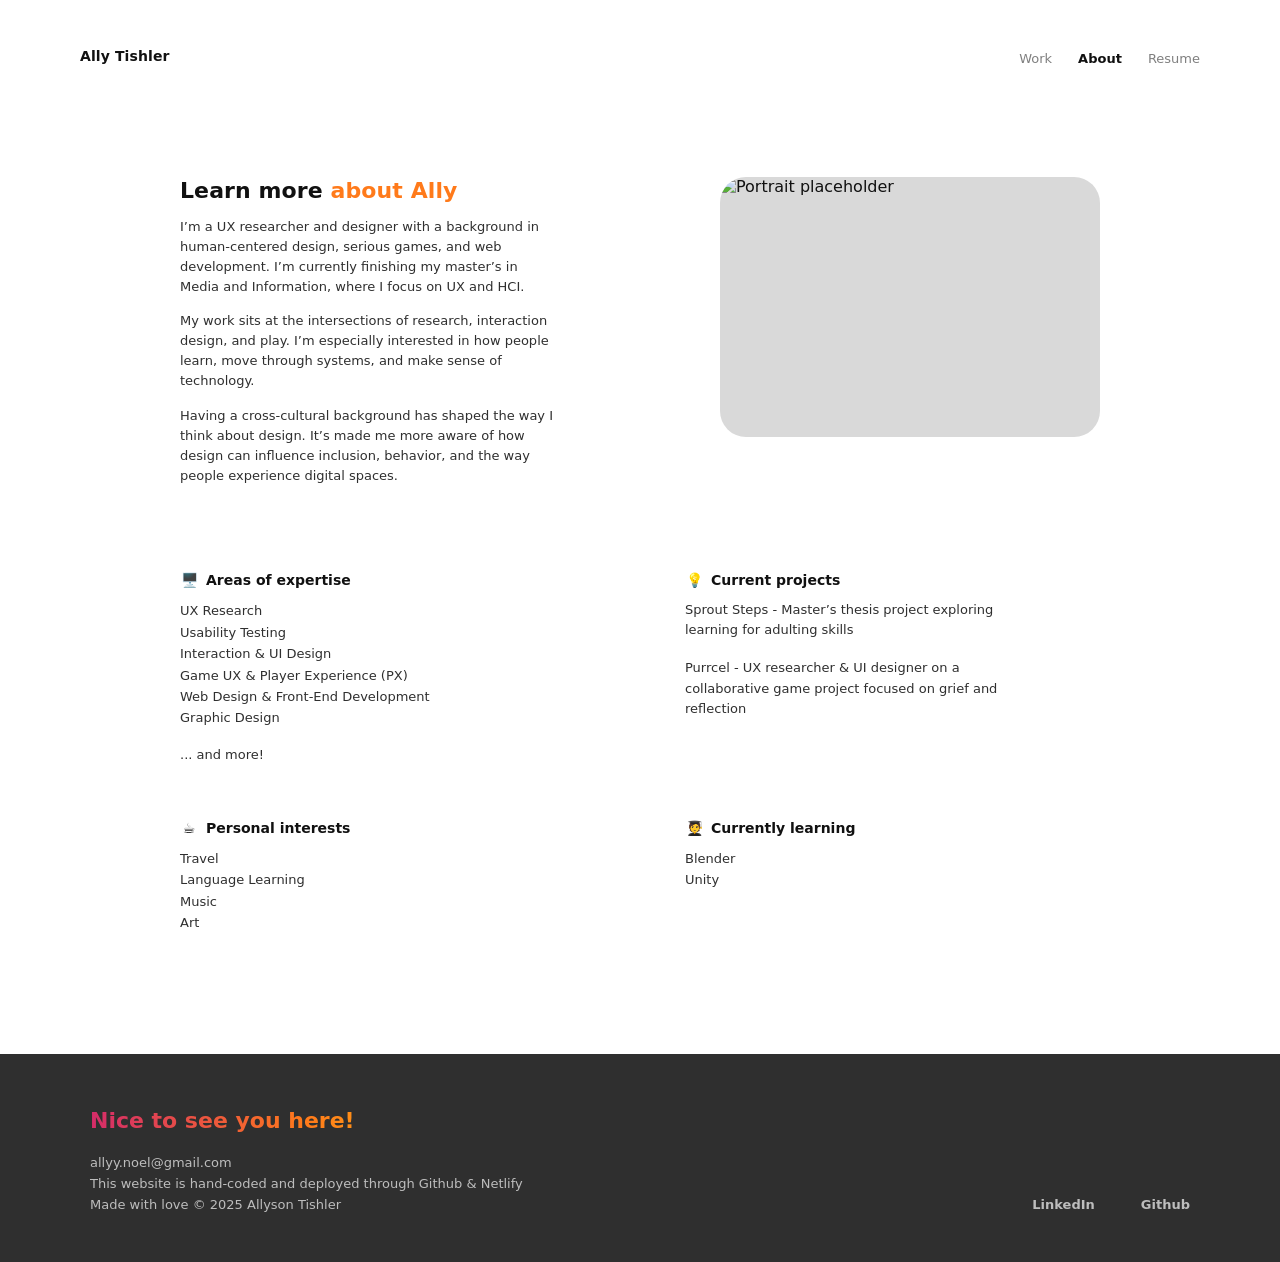
==== about.html @ 3a6444ab "about-page" ====
<!doctype html>
<html lang="en">
  <head>
    <meta charset="UTF-8" />
    <meta name="viewport" content="width=device-width, initial-scale=1.0" />
    <title>Ally Tishler — About</title>
    <link rel="stylesheet" href="styles.css" />
  </head>

  <body>
    <!-- NAV -->
    <header class="site-header">
      <nav class="nav">
        <div class="nav__brand">Ally Tishler</div>

        <ul class="nav__links">
          <li><a class="nav__link" href="index.html#work">Work</a></li>
          <li><a class="nav__link nav__link--active" href="about.html">About</a></li>
          <li><a class="nav__link" href="#resume">Resume</a></li>
        </ul>
      </nav>
    </header>

    <main>
      <!-- ABOUT HEADER -->
      <section class="about-page">
        <div class="about-page__inner">
          <div class="about-hero">
            <!-- LEFT: TITLE + PARAGRAPHS -->
            <div class="about-hero__text">
              <h1 class="about-hero__title">
                Learn more <span class="about-hero__accent">about Ally</span>
              </h1>

              <div class="about-hero__body">
                <p>
                  I’m a UX researcher and designer with a background in human-centered design, serious
                  games, and web development. I’m currently finishing my master’s in Media and
                  Information, where I focus on UX and HCI.
                </p>

                <p>
                  My work sits at the intersections of research, interaction design, and play. I’m
                  especially interested in how people learn, move through systems, and make sense of
                  technology.
                </p>

                <p>
                  Having a cross-cultural background has shaped the way I think about design. It’s
                  made me more aware of how design can influence inclusion, behavior, and the way
                  people experience digital spaces.
                </p>
              </div>
            </div>

            <!-- RIGHT: PHOTO -->
            <div class="about-hero__image-wrap">
              <!-- IMAGE PLACEHOLDER (replace later) -->
              <img
                class="about-hero__image"
                src="IMAGE_PLACEHOLDER"
                alt="Portrait placeholder"
              />
            </div>
          </div>

          <!-- INFO GRID (2 columns x 2 rows) -->
          <section class="about-info">
            <div class="about-info__grid">
              <!-- Areas of expertise -->
              <div class="about-card">
                <h2 class="about-card__title">
                  <span class="about-card__icon">🖥️</span>
                  Areas of expertise
                </h2>

                <ul class="about-list">
                  <li>UX Research</li>
                  <li>Usability Testing</li>
                  <li>Interaction &amp; UI Design</li>
                  <li>Game UX &amp; Player Experience (PX)</li>
                  <li>Web Design &amp; Front-End Development</li>
                  <li>Graphic Design</li>
                </ul>

                <p class="about-card__small">... and more!</p>
              </div>

              <!-- Current projects -->
              <div class="about-card">
                <h2 class="about-card__title">
                  <span class="about-card__icon">💡</span>
                  Current projects
                </h2>

                <div class="about-lines">
                  <p>
                    Sprout Steps - Master’s thesis project exploring<br />
                    learning for adulting skills
                  </p>

                  <p>
                    Purrcel - UX researcher &amp; UI designer on a<br />
                    collaborative game project focused on grief and<br />
                    reflection
                  </p>
                </div>
              </div>

              <!-- Personal interests -->
              <div class="about-card">
                <h2 class="about-card__title">
                  <span class="about-card__icon">☕</span>
                  Personal interests
                </h2>

                <ul class="about-list">
                  <li>Travel</li>
                  <li>Language Learning</li>
                  <li>Music</li>
                  <li>Art</li>
                </ul>
              </div>

              <!-- Currently learning -->
              <div class="about-card">
                <h2 class="about-card__title">
                  <span class="about-card__icon">🧑‍🎓</span>
                  Currently learning
                </h2>

                <ul class="about-list">
                  <li>Blender</li>
                  <li>Unity</li>
                </ul>
              </div>
            </div>
          </section>
        </div>
      </section>
    </main>

    <!-- FOOTER (same as home) -->
    <footer class="footer">
      <div class="footer__inner">
        <div class="footer__left">
          <h3 class="footer__title">Nice to see you here!</h3>

          <div class="footer__meta">
            <p class="footer__line">allyy.noel@gmail.com</p>
            <p class="footer__line">This website is hand-coded and deployed through Github &amp; Netlify</p>
            <p class="footer__line">Made with love © 2025 Allyson Tishler</p>
          </div>
        </div>

        <div class="footer__right">
          <a class="footer__link" href="#">LinkedIn</a>
          <a class="footer__link" href="#">Github</a>
        </div>
      </div>
    </footer>
  </body>
</html>
---- styles.css ----
/* =========================
   BASE
========================= */
:root {
  --text: #111;
  --muted: #7f7f7f;
  --card: #f3f3f3;
  --tag: #e9e9e9;
  --footer: #2f2f2f;
  --footer-text: #cfcfcf;

  /* This is the orange accent in your hero line */
  --accent: #ff7a1a;

  /* Page geometry to mimic your Figma whitespace */
  --page-pad-x: 80px;
  --nav-top: 48px;

  /* Central content width seen in Figma */
  --content-max: 920px;

  --radius-card: 22px;
  --radius-tag: 999px;

  --gradient-accent: linear-gradient(
    90deg,
    #D52C69 0%,
    #FF7A1A 50%,
    #FFD60F 100%
  );
}

* {
  box-sizing: border-box;
}

html,
body {
  margin: 0;
  padding: 0;
}

body {
  font-family: Inter, system-ui, -apple-system, Segoe UI, Roboto, Helvetica, Arial, sans-serif;
  color: var(--text);
  background: #fff;
}

/* =========================
   NAV (top-left name, top-right links)
========================= */
.site-header {
  padding: var(--nav-top) var(--page-pad-x) 0;
}

.nav {
  display: flex;
  align-items: flex-start;
  justify-content: space-between;
}

.nav__brand {
  font-size: 14px;
  font-weight: 600;
  letter-spacing: 0.1px;
}

.nav__links {
  list-style: none;
  display: flex;
  gap: 26px;
  margin: 0;
  padding: 0;
}

.nav__link {
  font-size: 13px;
  text-decoration: none;
  color: var(--muted);
  font-weight: 500;
}

.nav__link--active {
  color: var(--text);
  font-weight: 700;
}

/* =========================
   HERO (centered block, text left, illustration right)
========================= */
.hero {
  padding: 120px var(--page-pad-x) 0;
}

.hero__inner {
  max-width: 920px;     /* SAME as .work__inner */
  margin: 0 auto;

  display: grid;
  grid-template-columns: 440px 1fr; /* text column width matches a card */
  align-items: center;
  gap: 70px;
}


.hero__text {
  max-width: 440px;
}

.hero__headline {
  margin: 0;
  font-size: 22px;       /* up from ~18px */
  line-height: 1.35;     /* keeps vertical rhythm */
  font-weight: 700;
  letter-spacing: 0.1px;
}


.highlight {
  background: var(--gradient-accent);
  -webkit-background-clip: text;
  background-clip: text;
  color: transparent;

  font-weight: 800;
}



/* Illustration sizing similar to Figma */
.hero__art {
  display: flex;
  justify-content: flex-end; /* pushes image to the right edge */
  align-items: center;
}


.hero__img {
  width: 550px;
  height: auto;
  display: block;
}


/* =========================
   SELECTED WORK
========================= */
.work {
  padding: 86px var(--page-pad-x) 110px;
}

.work__inner {
  max-width: var(--content-max);
  margin: 0 auto;
}

.section-title {
  margin: 0 0 26px;
  font-size: 14px;
  font-weight: 700;
}

/* Grid: two cards on first row, one on second row (left-aligned) */
.work-grid {
  display: grid;
  grid-template-columns: repeat(2, 1fr);
  gap: 28px;
}


.work-card__media--tall {
  height: 260px; /* slightly taller feel like your bottom card */
}

/* =========================
   SELECTED WORK (Image-only cards)
========================= */

.work-grid {
  display: grid;
  grid-template-columns: repeat(2, 1fr);
  gap: 28px;
}

/* The link wrapper is just a vertical stack: image then tags */
.work-card {
  display: flex;
  flex-direction: column;
  gap: 14px; /* spacing between image and tag pills */
  text-decoration: none;
  color: inherit;
}

/* Image IS the card */
.work-card__img {
  width: 100%;
  height: auto;
  display: block;

  /* Figma-style rounding */
  border-radius: 20px;

  /* Optional: if you ever add hover effects later, this keeps it clean */
  overflow: hidden;
}

/* Bottom card sits alone on the left */
.work-card--single {
  grid-column: 1 / 2;
}

/* Tags */
.tag-row {
  display: flex;
  flex-wrap: wrap;
  gap: 8px;
}

.tag {
  display: inline-flex;
  align-items: center;
  height: 22px;
  padding: 0 10px;
  border-radius: 999px;
  background: #e9e9e9;
  font-size: 11px;
  color: #6b6b6b;
  font-weight: 600;
}


/* tags row */
.tag-row {
  display: flex;
  flex-wrap: wrap;
  gap: 8px;
  padding-top: 14px;
}

.tag {
  display: inline-flex;
  align-items: center;
  height: 22px;
  padding: 0 10px;
  border-radius: var(--radius-tag);
  background: var(--tag);
  font-size: 11px;
  color: #6b6b6b;
  font-weight: 600;
}

/* Third card on its own row, left column only */
.work-card--single {
  grid-column: 1 / 2;
}

/* =========================
   FOOTER
========================= */
.footer {
  background: var(--footer);
  color: var(--footer-text);
  padding: 54px var(--page-pad-x) 50px;
}

.footer__inner {
  max-width: 1100px;
  margin: 0 auto;
  display: flex;
  justify-content: space-between;
  align-items: flex-end;
  gap: 40px;
}

.footer__title {
  margin: 0 0 22px;
  font-size: 22px;
  font-weight: 800;

  background: var(--gradient-accent);
  -webkit-background-clip: text;
  background-clip: text;
  color: transparent;
}



.footer__meta {
  display: grid;
  gap: 6px;
}

.footer__line {
  margin: 0;
  font-size: 13px;
  color: #bdbdbd;
}

.footer__right {
  display: flex;
  gap: 46px;
}

.footer__link {
  color: #bdbdbd;
  text-decoration: none;
  font-size: 13px;
  font-weight: 600;
}

/* =========================
   RESPONSIVE (keeps same look, just stacks)
========================= */
@media (max-width: 980px) {
  :root {
    --page-pad-x: 28px;
  }

  .hero__inner {
    grid-template-columns: 1fr;
    gap: 26px;
  }

  .hero__art {
    justify-content: flex-start;
  }

  .work-grid {
    grid-template-columns: 1fr;
  }

  .work-card--single {
    grid-column: auto;
  }

  .footer__inner {
    flex-direction: column;
    align-items: flex-start;
  }

  .footer__right {
    gap: 22px;
    margin-top: 18px;
  }
}

/* ABOUT PAGE CSS */

/* =========================
   ABOUT PAGE (matches About-Page Figma)
========================= */

.about-page {
  padding: 110px var(--page-pad-x) 120px;
}

.about-page__inner {
  max-width: var(--content-max); /* 920px */
  margin: 0 auto;
}

/* Top section: text left, portrait right */
.about-hero {
  display: grid;
  grid-template-columns: 1fr 420px;
  gap: 80px;
  align-items: start;
}

/* Title */
.about-hero__title {
  margin: 0 0 12px;
  font-size: 22px;
  line-height: 1.25;
  font-weight: 800;
  letter-spacing: 0.1px;
}

/* Orange “about Ally” in Figma (not gradient) */
.about-hero__accent {
  color: var(--accent);
  font-weight: 800;
}

.about-hero__body p {
  margin: 0 0 14px;
  font-size: 13px;
  line-height: 1.55;
  color: #2f2f2f;
  max-width: 46ch; /* keeps the exact narrow paragraph measure in Figma */
}

/* Portrait */
.about-hero__image-wrap {
  display: flex;
  justify-content: flex-end;
}

.about-hero__image {
  width: 380px;
  height: 260px;
  object-fit: cover;
  border-radius: 26px;
  display: block;
  background: #d9d9d9; /* so placeholder looks intentional */
}

/* Lower grid: 2 columns x 2 rows */
.about-info {
  margin-top: 72px;
}

.about-info__grid {
  display: grid;
  grid-template-columns: 1fr 1fr;
  column-gap: 90px;
  row-gap: 58px;
}

/* Each block */
.about-card__title {
  margin: 0 0 12px;
  font-size: 14px;
  font-weight: 800;
  display: flex;
  align-items: center;
  gap: 8px;
}

.about-card__icon {
  display: inline-flex;
  width: 18px;
  justify-content: center;
}

/* Lists */
.about-list {
  list-style: none;
  margin: 0;
  padding: 0;
}

.about-list li {
  font-size: 13px;
  line-height: 1.65;
  color: #2f2f2f;
}

/* Small trailing “…and more!” line */
.about-card__small {
  margin: 18px 0 0;
  font-size: 13px;
  color: #2f2f2f;
}

/* Project lines */
.about-lines p {
  margin: 0 0 18px;
  font-size: 13px;
  line-height: 1.55;
  color: #2f2f2f;
}

/* =========================
   ABOUT PAGE: Responsive
========================= */
@media (max-width: 980px) {
  .about-page {
    padding: 90px var(--page-pad-x) 90px;
  }

  .about-hero {
    grid-template-columns: 1fr;
    gap: 28px;
  }

  .about-hero__image-wrap {
    justify-content: flex-start;
  }

  .about-hero__image {
    width: 320px;
    height: 220px;
  }

  .about-info__grid {
    grid-template-columns: 1fr;
    row-gap: 38px;
    column-gap: 0;
  }
}
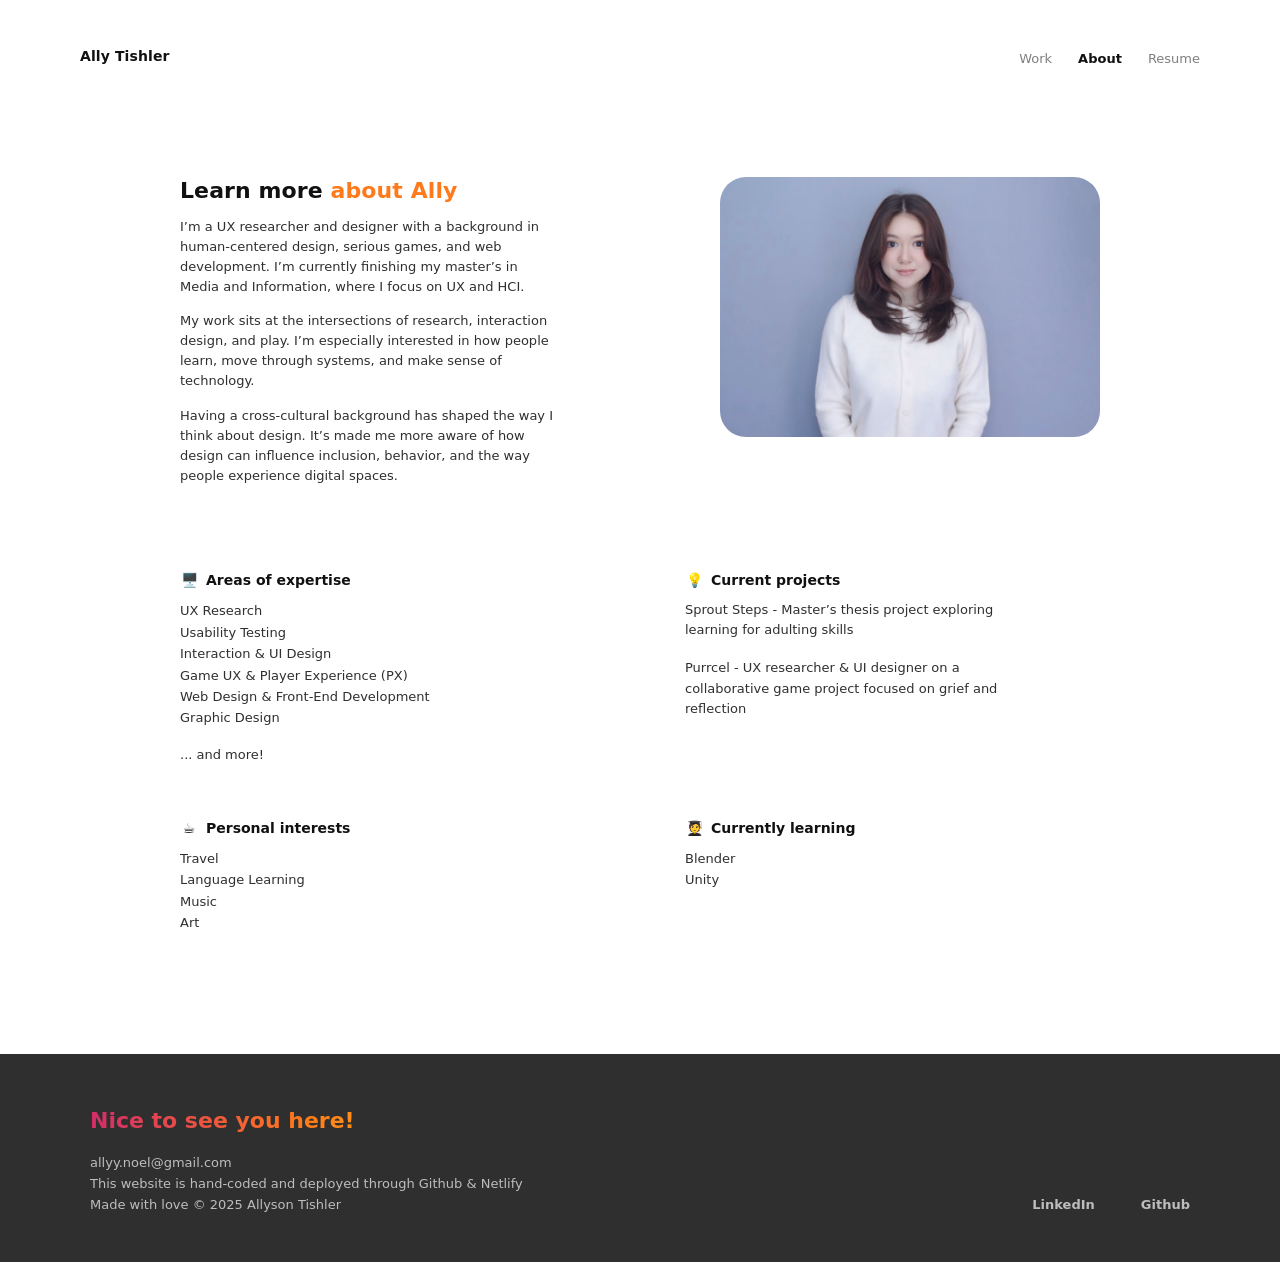
==== commit 4cd9a350: "headshot-img" ====
--- a/about.html
+++ b/about.html
@@ -58,7 +58,7 @@
               <!-- IMAGE PLACEHOLDER (replace later) -->
               <img
                 class="about-hero__image"
-                src="IMAGE_PLACEHOLDER"
+                src="assets/Headshot-img.jpeg"
                 alt="Portrait placeholder"
               />
             </div>
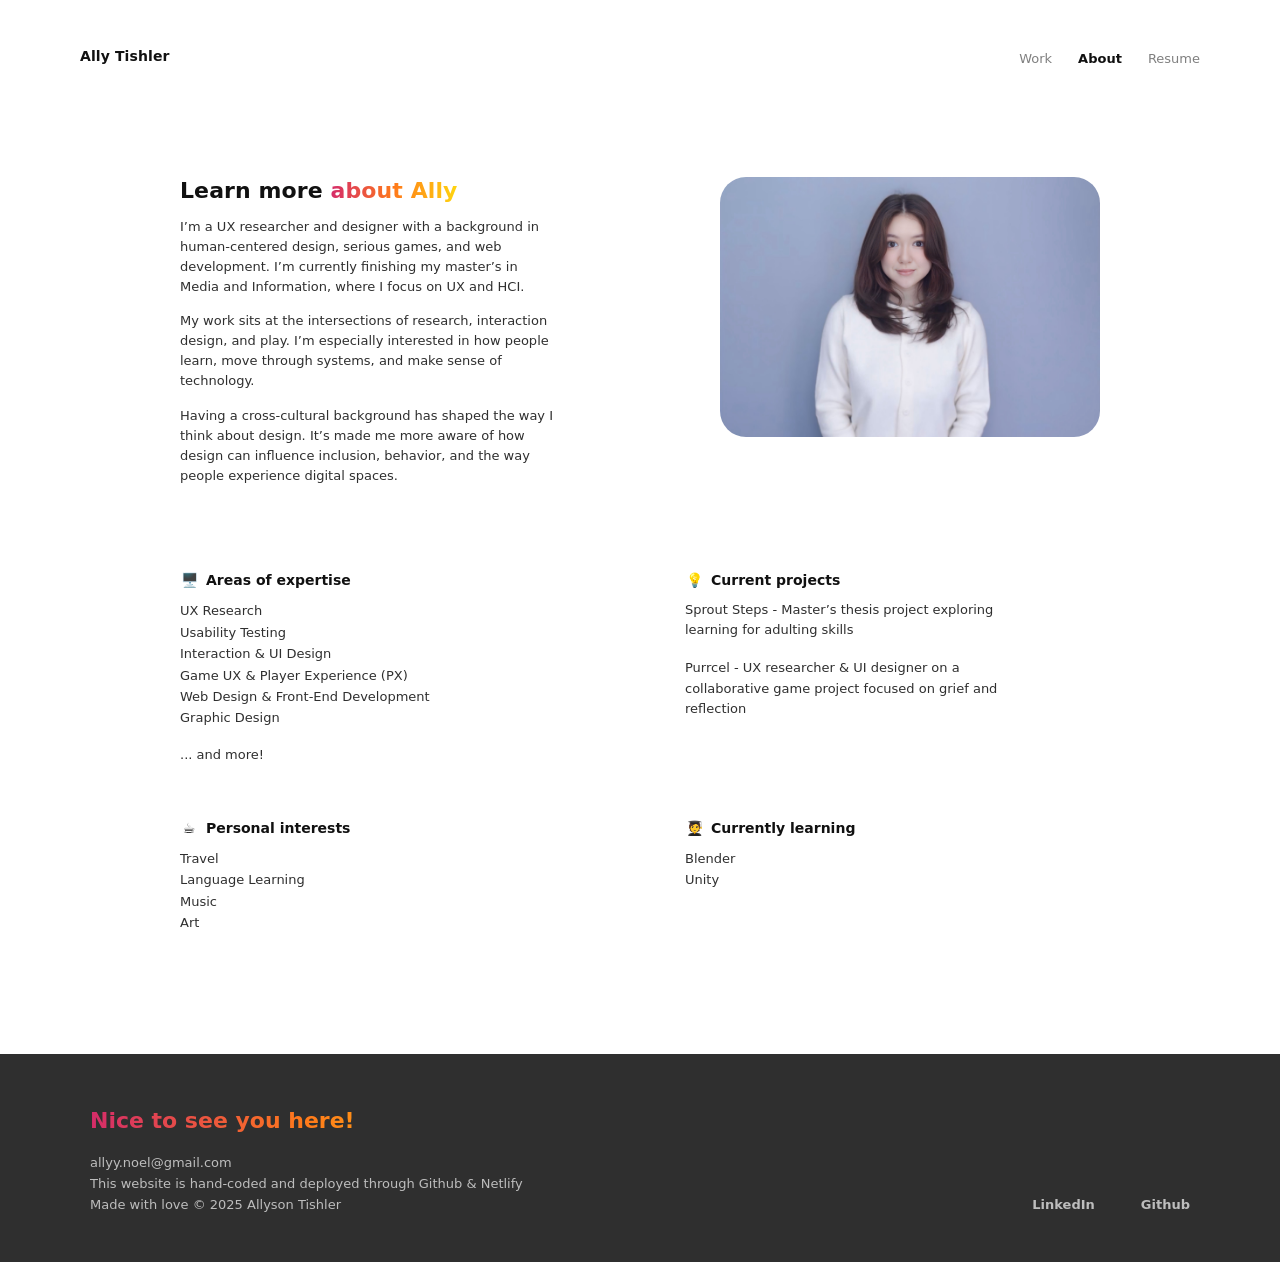
==== commit 60305d35: "linkedin-link-footer" ====
--- a/about.html
+++ b/about.html
@@ -154,7 +154,7 @@
         </div>
 
         <div class="footer__right">
-          <a class="footer__link" href="#">LinkedIn</a>
+          <a class="footer__link" href="www.linkedin.com/in/allytishler-msu">LinkedIn</a>
           <a class="footer__link" href="#">Github</a>
         </div>
       </div>
--- a/styles.css
+++ b/styles.css
@@ -374,11 +374,15 @@
   line-height: 1.25;
   font-weight: 800;
   letter-spacing: 0.1px;
-}
-
-/* Orange “about Ally” in Figma (not gradient) */
+
+}
+
 .about-hero__accent {
-  color: var(--accent);
+  background: var(--gradient-accent);
+  -webkit-background-clip: text;
+  background-clip: text;
+  color: transparent;
+
   font-weight: 800;
 }
 
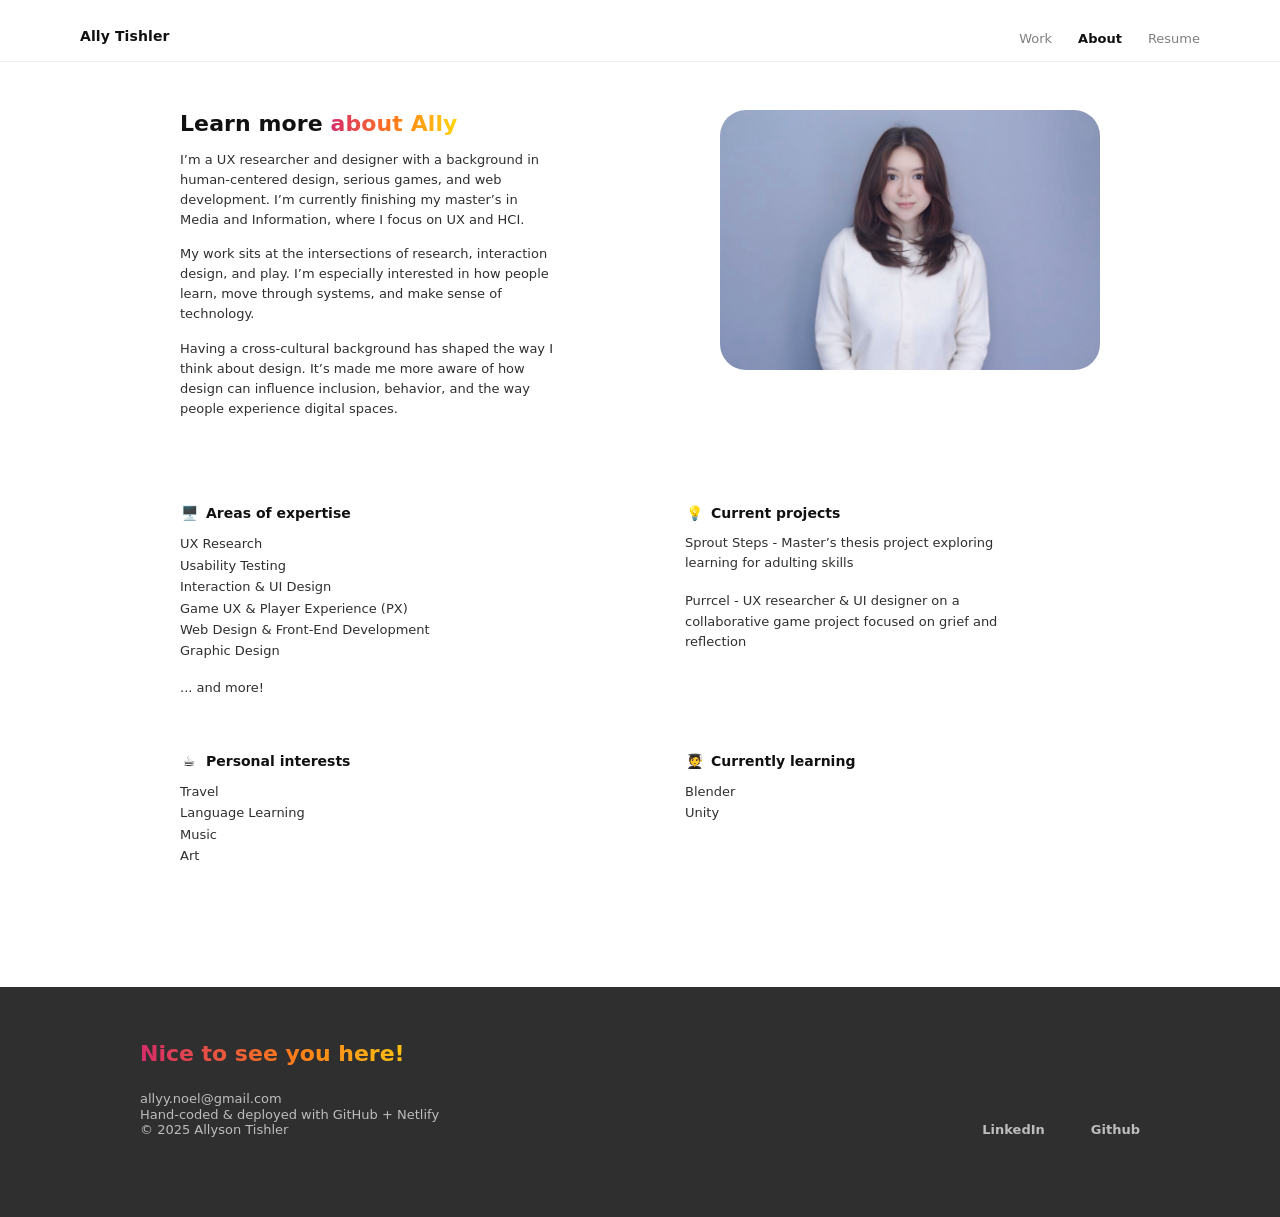
==== commit ec73e0a1: "email" ====
--- a/about.html
+++ b/about.html
@@ -16,7 +16,7 @@
         <ul class="nav__links">
           <li><a class="nav__link" href="index.html#work">Work</a></li>
           <li><a class="nav__link nav__link--active" href="about.html">About</a></li>
-          <li><a class="nav__link" href="#resume">Resume</a></li>
+          <li><a class="nav__link" href="https://drive.google.com/file/d/1jGDNcZzKqeIqmGN0ZcOyikLbp_uLvPUx/view?usp=sharing">Resume</a></li>
         </ul>
       </nav>
     </header>
@@ -143,20 +143,23 @@
     <!-- FOOTER (same as home) -->
     <footer class="footer">
       <div class="footer__inner">
-        <div class="footer__left">
+        <div>
           <h3 class="footer__title">Nice to see you here!</h3>
-
-          <div class="footer__meta">
-            <p class="footer__line">allyy.noel@gmail.com</p>
-            <p class="footer__line">This website is hand-coded and deployed through Github &amp; Netlify</p>
-            <p class="footer__line">Made with love © 2025 Allyson Tishler</p>
+          <a
+            href="mailto:allyy.noel@gmail.com"
+            class="footer__line footer__email"
+            >
+            allyy.noel@gmail.com
+        </a>
+    
+          <p class="footer__line">Hand-coded & deployed with GitHub + Netlify</p>
+          <p class="footer__line">© 2025 Allyson Tishler</p>
+        </div>
+    
+        <div class="footer__right">
+            <a class="footer__link" href="https://www.linkedin.com/in/allytishler-msu/">LinkedIn</a>
+            <a class="footer__link" href="https://github.com/allysontishler">Github</a>
           </div>
-        </div>
-
-        <div class="footer__right">
-          <a class="footer__link" href="www.linkedin.com/in/allytishler-msu">LinkedIn</a>
-          <a class="footer__link" href="#">Github</a>
-        </div>
       </div>
     </footer>
   </body>
--- a/styles.css
+++ b/styles.css
@@ -9,14 +9,11 @@
   --footer: #2f2f2f;
   --footer-text: #cfcfcf;
 
-  /* This is the orange accent in your hero line */
   --accent: #ff7a1a;
 
-  /* Page geometry to mimic your Figma whitespace */
   --page-pad-x: 80px;
-  --nav-top: 48px;
-
-  /* Central content width seen in Figma */
+  --nav-top: 28px;
+
   --content-max: 920px;
 
   --radius-card: 22px;
@@ -28,30 +25,76 @@
     #FF7A1A 50%,
     #FFD60F 100%
   );
-}
-
-* {
-  box-sizing: border-box;
-}
-
-html,
-body {
+
+  /* ✅ single source of truth for fixed header height */
+  --header-h: 92px;
+}
+
+* { box-sizing: border-box; }
+
+html, body{
   margin: 0;
   padding: 0;
-}
-
-body {
+  min-height: 100%;
+}
+
+html{
+  background: var(--footer); /* if anything extends beyond body, it blends with footer */
+}
+
+body{
+  min-height: 100vh;
   font-family: Inter, system-ui, -apple-system, Segoe UI, Roboto, Helvetica, Arial, sans-serif;
   color: var(--text);
   background: #fff;
-}
-
-/* =========================
-   NAV (top-left name, top-right links)
-========================= */
-.site-header {
-  padding: var(--nav-top) var(--page-pad-x) 0;
-}
+
+  display: flex;
+  flex-direction: column;
+
+  /* ✅ pushes all content below fixed nav */
+  padding-top: var(--header-h);
+}
+
+main{
+  flex: 1 0 auto;
+  display: block;
+}
+
+footer{
+  flex-shrink: 0;
+}
+
+/* =========================
+   NAV
+========================= */
+.site-header{
+  position: fixed;
+  top: 0;
+  left: 0;
+  right: 0;
+  z-index: 9999;
+
+  background: #fff;
+  border-bottom: 1px solid rgba(0, 0, 0, 0.06);
+
+  padding: var(--nav-top) var(--page-pad-x) 14px;
+}
+
+
+/* Always-visible nav */
+.site-header{
+  position: fixed;   /* was: sticky */
+  top: 0;
+  left: 0;
+  right: 0;
+  z-index: 9999;
+}
+
+/* Prevent content from sliding under the fixed nav */
+body{
+  padding-top: 0; /* adjust if your header is taller/shorter */
+}
+
 
 .nav {
   display: flex;
@@ -86,61 +129,51 @@
 }
 
 /* =========================
-   HERO (centered block, text left, illustration right)
+   HOME HERO
 ========================= */
 .hero {
   padding: 120px var(--page-pad-x) 0;
 }
 
 .hero__inner {
-  max-width: 920px;     /* SAME as .work__inner */
+  max-width: 920px;
   margin: 0 auto;
 
   display: grid;
-  grid-template-columns: 440px 1fr; /* text column width matches a card */
+  grid-template-columns: 440px 1fr;
   align-items: center;
   gap: 70px;
 }
 
-
-.hero__text {
-  max-width: 440px;
-}
+.hero__text { max-width: 440px; }
 
 .hero__headline {
   margin: 0;
-  font-size: 22px;       /* up from ~18px */
-  line-height: 1.35;     /* keeps vertical rhythm */
+  font-size: 22px;
+  line-height: 1.35;
   font-weight: 700;
   letter-spacing: 0.1px;
 }
-
 
 .highlight {
   background: var(--gradient-accent);
   -webkit-background-clip: text;
   background-clip: text;
   color: transparent;
-
-  font-weight: 800;
-}
-
-
-
-/* Illustration sizing similar to Figma */
+  font-weight: 800;
+}
+
 .hero__art {
   display: flex;
-  justify-content: flex-end; /* pushes image to the right edge */
+  justify-content: flex-end;
   align-items: center;
 }
-
 
 .hero__img {
   width: 550px;
   height: auto;
   display: block;
 }
-
 
 /* =========================
    SELECTED WORK
@@ -160,76 +193,30 @@
   font-weight: 700;
 }
 
-/* Grid: two cards on first row, one on second row (left-aligned) */
 .work-grid {
   display: grid;
   grid-template-columns: repeat(2, 1fr);
   gap: 28px;
 }
 
-
-.work-card__media--tall {
-  height: 260px; /* slightly taller feel like your bottom card */
-}
-
-/* =========================
-   SELECTED WORK (Image-only cards)
-========================= */
-
-.work-grid {
-  display: grid;
-  grid-template-columns: repeat(2, 1fr);
-  gap: 28px;
-}
-
-/* The link wrapper is just a vertical stack: image then tags */
 .work-card {
   display: flex;
   flex-direction: column;
-  gap: 14px; /* spacing between image and tag pills */
+  gap: 14px;
   text-decoration: none;
   color: inherit;
 }
 
-/* Image IS the card */
 .work-card__img {
   width: 100%;
   height: auto;
   display: block;
-
-  /* Figma-style rounding */
   border-radius: 20px;
-
-  /* Optional: if you ever add hover effects later, this keeps it clean */
   overflow: hidden;
 }
 
-/* Bottom card sits alone on the left */
-.work-card--single {
-  grid-column: 1 / 2;
-}
-
-/* Tags */
-.tag-row {
-  display: flex;
-  flex-wrap: wrap;
-  gap: 8px;
-}
-
-.tag {
-  display: inline-flex;
-  align-items: center;
-  height: 22px;
-  padding: 0 10px;
-  border-radius: 999px;
-  background: #e9e9e9;
-  font-size: 11px;
-  color: #6b6b6b;
-  font-weight: 600;
-}
-
-
-/* tags row */
+.work-card--single { grid-column: 1 / 2; }
+
 .tag-row {
   display: flex;
   flex-wrap: wrap;
@@ -249,22 +236,21 @@
   font-weight: 600;
 }
 
-/* Third card on its own row, left column only */
-.work-card--single {
-  grid-column: 1 / 2;
-}
-
 /* =========================
    FOOTER
 ========================= */
 .footer {
   background: var(--footer);
   color: var(--footer-text);
-  padding: 54px var(--page-pad-x) 50px;
-}
+
+  padding: 54px var(--page-pad-x) 80px; /* 👈 increase bottom padding */
+  margin: 0;    
+  margin-top: auto;                        /* 👈 kill any stray margins */
+}
+
 
 .footer__inner {
-  max-width: 1100px;
+  max-width: 1000px;
   margin: 0 auto;
   display: flex;
   justify-content: space-between;
@@ -283,12 +269,7 @@
   color: transparent;
 }
 
-
-
-.footer__meta {
-  display: grid;
-  gap: 6px;
-}
+.footer__meta { display: grid; gap: 6px; }
 
 .footer__line {
   margin: 0;
@@ -309,57 +290,17 @@
 }
 
 /* =========================
-   RESPONSIVE (keeps same look, just stacks)
-========================= */
-@media (max-width: 980px) {
-  :root {
-    --page-pad-x: 28px;
-  }
-
-  .hero__inner {
-    grid-template-columns: 1fr;
-    gap: 26px;
-  }
-
-  .hero__art {
-    justify-content: flex-start;
-  }
-
-  .work-grid {
-    grid-template-columns: 1fr;
-  }
-
-  .work-card--single {
-    grid-column: auto;
-  }
-
-  .footer__inner {
-    flex-direction: column;
-    align-items: flex-start;
-  }
-
-  .footer__right {
-    gap: 22px;
-    margin-top: 18px;
-  }
-}
-
-/* ABOUT PAGE CSS */
-
-/* =========================
-   ABOUT PAGE (matches About-Page Figma)
-========================= */
-
+   ABOUT PAGE
+========================= */
 .about-page {
   padding: 110px var(--page-pad-x) 120px;
 }
 
 .about-page__inner {
-  max-width: var(--content-max); /* 920px */
+  max-width: var(--content-max);
   margin: 0 auto;
 }
 
-/* Top section: text left, portrait right */
 .about-hero {
   display: grid;
   grid-template-columns: 1fr 420px;
@@ -367,14 +308,12 @@
   align-items: start;
 }
 
-/* Title */
 .about-hero__title {
   margin: 0 0 12px;
   font-size: 22px;
   line-height: 1.25;
   font-weight: 800;
   letter-spacing: 0.1px;
-
 }
 
 .about-hero__accent {
@@ -382,7 +321,6 @@
   -webkit-background-clip: text;
   background-clip: text;
   color: transparent;
-
   font-weight: 800;
 }
 
@@ -391,14 +329,10 @@
   font-size: 13px;
   line-height: 1.55;
   color: #2f2f2f;
-  max-width: 46ch; /* keeps the exact narrow paragraph measure in Figma */
-}
-
-/* Portrait */
-.about-hero__image-wrap {
-  display: flex;
-  justify-content: flex-end;
-}
+  max-width: 46ch;
+}
+
+.about-hero__image-wrap { display: flex; justify-content: flex-end; }
 
 .about-hero__image {
   width: 380px;
@@ -406,13 +340,10 @@
   object-fit: cover;
   border-radius: 26px;
   display: block;
-  background: #d9d9d9; /* so placeholder looks intentional */
-}
-
-/* Lower grid: 2 columns x 2 rows */
-.about-info {
-  margin-top: 72px;
-}
+  background: #d9d9d9;
+}
+
+.about-info { margin-top: 72px; }
 
 .about-info__grid {
   display: grid;
@@ -421,7 +352,6 @@
   row-gap: 58px;
 }
 
-/* Each block */
 .about-card__title {
   margin: 0 0 12px;
   font-size: 14px;
@@ -431,13 +361,8 @@
   gap: 8px;
 }
 
-.about-card__icon {
-  display: inline-flex;
-  width: 18px;
-  justify-content: center;
-}
-
-/* Lists */
+.about-card__icon { display: inline-flex; width: 18px; justify-content: center; }
+
 .about-list {
   list-style: none;
   margin: 0;
@@ -450,14 +375,12 @@
   color: #2f2f2f;
 }
 
-/* Small trailing “…and more!” line */
 .about-card__small {
   margin: 18px 0 0;
   font-size: 13px;
   color: #2f2f2f;
 }
 
-/* Project lines */
 .about-lines p {
   margin: 0 0 18px;
   font-size: 13px;
@@ -466,30 +389,1220 @@
 }
 
 /* =========================
-   ABOUT PAGE: Responsive
-========================= */
+   EVERYTIME CASE STUDY (SCOPED)
+========================= */
+.case-everytime {
+  --case-red: #f91f15;
+  --case-muted: #9f9f9d;
+  --case-pink: #fff3f3;
+  --case-gray: #f5f5f5;
+}
+
+.case-everytime main { padding-bottom: 0; }
+
+
+/* Reusable phone video component */
+.case-everytime .phone-media{
+  aspect-ratio: 9 / 19.5;
+  border-radius: 62px;
+  overflow: hidden;
+  background: transparent;
+
+  display: flex;
+  align-items: center;
+  justify-content: center;
+}
+
+.case-everytime .phone-media__video{
+  width: 100%;
+  height: 100%;
+  display: block;
+
+  object-fit: cover;
+  object-position: 58.5% 50%;
+  transform: scale(1.18); /* change per video if needed */
+}
+
+.case-everytime .phone-media__video_social{
+  width: 100%;
+  height: 100%;
+  display: block;
+
+  object-fit: cover;
+  object-position: 58.5% 42%;
+  transform: scale(1.18) translateY(-1.80%); /* change per video if needed */
+}
+
+
+/* HERO phone video mask */
+.case-everytime .case-hero__phone-wrap{
+  height: 70vh;
+  max-height: 447px;
+
+  aspect-ratio: 9 / 19.5;
+  width: calc(min(70vh, 475px) * (9 / 19.5)); /* ✅ derived width */
+
+  border-radius: 38px;
+  overflow: hidden;
+  background: #000;
+
+  display: flex;
+  align-items: center;
+  justify-content: center;
+
+
+}
+
+.case-everytime .case-hero__phone-video{
+  width: 100%;
+  height: 100%;
+  object-fit: cover;
+  display: block;
+  object-position: 58.5% 50%;
+
+  /* ✅ if you still need a *tiny* zoom, do it here */
+  transform: scale(1.18);
+}
+
+
+
+.case-everytime .case-inner {
+  max-width: 1160px;
+  margin: 0 auto;
+  padding: 0 var(--page-pad-x);
+}
+
+/* Global sections */
+.case-everytime .case-section { padding: 72px 0 32px; }
+.case-everytime .case-block { padding: 0; }
+.case-everytime .case-block--gray { background: var(--case-gray); }
+.case-everytime .case-block--pink { background: var(--case-pink); }
+
+/* Snap overview closer to hero */
+.case-everytime .case-hero + .case-section { padding-top: 34px; }
+
+/* Typography */
+.case-everytime .case-kicker {
+  margin: 0 0 14px;
+  font-size: 16px;
+  line-height: 1.2;
+  font-weight: 350;
+  color: var(--case-muted);
+  padding-top: 65px;
+}
+
+/* OVERVIEW kicker: red */
+.case-everytime .case-section--overview .case-kicker {
+  color: var(--case-red);
+  font-weight: 800;
+  font-size: 16px;
+  letter-spacing: 0.18px;
+}
+
+.case-everytime .case-title {
+  margin: 16px 0 18px;
+  font-size: 24px;
+  line-height: 1.15;
+  font-weight: 800;
+  color: #111;
+  max-width: none;
+}
+
+.case-everytime .case-deck {
+  margin: 0;
+  font-size: 16px;
+  line-height: 1.35;
+  color: #111;
+  max-width: 62ch;
+}
+
+.case-everytime .case-body {
+  margin: 0;
+  font-size: 13px;
+  line-height: 1.75;
+  color: #2b2b2b;
+  max-width: 200ch;
+}
+
+.case-everytime .case-body--muted { color: var(--case-muted); }
+
+/* HERO */
+.case-everytime .case-hero { padding: 72px 0 0; }
+
+.case-everytime .case-hero__grid {
+  display: grid;
+  grid-template-columns: 1fr auto;
+  align-items: start;
+  column-gap: 48px;
+}
+
+.case-everytime .hero-visual {
+  margin-top: 60px;
+  height: auto;
+}
+
+.case-everytime .hero-logo {
+  width: 118px;
+  height: auto;
+  display: block;
+  margin-bottom: 26px;
+  padding-top: 50px;
+}
+
+.case-everytime .hero-strip__mask {
+  height: 300px;
+  overflow: hidden;
+  width: 100%;
+}
+
+.case-everytime .hero-strip__img {
+  width: 680px;
+  height: auto;
+  max-width: 100%;
+  display: block;
+}
+
+.case-everytime .case-hero__right {
+  display: flex;
+  justify-content: flex-end;
+  padding-top: 112px;
+}
+
+.case-everytime .case-hero__phone {
+  height: 70vh;
+  max-height: 475px;
+  width: auto;
+}
+
+/* OVERVIEW */
+.case-everytime .overview-grid {
+  display: grid;
+  grid-template-columns: 1fr auto;
+  column-gap: 56px;
+  align-items: start;
+}
+
+.case-everytime .project-brief .case-body { max-width: 120ch; }
+
+.case-everytime .my-role {
+  margin-top: 34px;
+  max-width: 70ch;
+}
+
+.case-everytime .my-role .case-body {
+  max-width: none;
+  line-height: 1.7;
+}
+
+/* Divider under "Individual Project" */
+.case-everytime .role-divider {
+  width: 48px;
+  height: 2px;
+  background: rgba(0, 0, 0, 0.15);
+  margin: 14px 0 18px;
+  border-radius: 2px;
+}
+
+/* bubble */
+.case-everytime .overview-right {
+  display: flex;
+  justify-content: flex-end;
+  align-items: flex-start;
+}
+
+.case-everytime .role-bubble {
+  width: 280px;
+  height: 280px;
+  border-radius: 999px;
+  background: var(--case-red);
+  color: #fff;
+
+  display: flex;
+  align-items: center;
+  justify-content: center;
+  text-align: center;
+
+  padding: 0;
+  line-height: 1.25;
+
+  margin-top: 0;
+  margin-bottom: -120px;
+}
+
+.case-everytime .role-bubble{
+  margin-top: 315px;        /* pushes it down inside gray */
+  margin-bottom: -120px;    /* reduces how far it jumps upward visually */
+}
+
+
+
+.case-everytime .bubble-text {
+  display: inline-block;
+  width: 70%;
+  font-size: 18px;
+  line-height: 1.15;
+  font-weight: 650;
+  letter-spacing: -0.2px;
+  transform: translateY(-44px);
+}
+
+.case-everytime .bubble-em { font-weight: 850; }
+
+/* Layering: bubble cut by next section */
+.case-everytime .case-block--gray { position: relative; z-index: 1; }
+
+.case-everytime .case-section--target {
+  position: relative;
+  z-index: 2;
+  background: #fff;
+  padding-top: 45px;
+  padding-bottom: 45px;
+}
+
+/* OUTCOME */
+.case-everytime .case-section--outcome { padding: 45px 0; }
+
+.case-everytime .outcome-title {
+  margin: 0 0 14px;
+  font-size: 26px;
+  line-height: 1.15;
+  font-weight: 800;
+  color: var(--case-red);
+}
+
+.case-everytime .outcome-body { max-width: 120ch; }
+
+
+
+
+
+
+
+
+
+
+
+
+
+
+/* =========================
+   FEATURES & ITERATIONS  ✅ FIXED
+========================= */
+.case-everytime .features-title{
+  margin: 0 0 26px;
+  font-size: 22px;
+  font-weight: 800;
+  color: #111;
+}
+
+.case-everytime .feature-row{
+  max-width: 920px;
+  margin: 0 auto;
+
+  display: grid;
+  grid-template-columns: 360px 1fr;
+  gap: 90px;
+
+  /* IMPORTANT: we want the row height to match the phone,
+     and the text block to center within that height */
+  align-items: stretch;
+
+  padding: 62px 0;
+}
+
+
+
+.case-everytime .feature-row__img{
+  width: 100%;
+  max-width: 360px;
+  height: auto;
+  display: block;
+  justify-self: center;
+}
+
+/* ✅ This is the real fix: center the *whole text block* vertically,
+   not the description using auto margins */
+.case-everytime .feature-row__text{
+  max-width: 380px;
+  align-self: stretch;
+
+  display: flex;
+  flex-direction: column;
+  justify-content: center; /* ✅ centers title+desc as a group */
+}
+
+.case-everytime .feature-row__title{
+  margin: 0;
+  font-size: 28px;
+  line-height: 1.15;
+  font-weight: 600;
+  color: var(--case-red);
+}
+
+.case-everytime .feature-row__desc{
+  margin: 14px 0 0; /* ✅ normal spacing instead of auto margins */
+  font-size: 16px;
+  line-height: 1.75;
+  color: var(--case-muted);
+  max-width: 350px;
+}
+
+/* alternate layout */
+.case-everytime .feature-row--reverse{
+  grid-template-columns: 1fr 360px;
+}
+
+
+
+/* =========================
+   RESEARCH & VALIDATION
+========================= */
+/* Make Research & Validation section taller */
+.case-everytime .case-section--research {
+  padding-top: 60px;
+  padding-bottom: 24px;
+}
+
+.case-everytime .case-section--research .research-kicker{
+  color: var(--case-red);
+  font-weight: 800;
+  margin-bottom: 12px;
+}
+
+.case-everytime .research-title{
+  margin: 0 0 14px;
+  font-size: 26px;
+  line-height: 1.15;
+  font-weight: 800;
+  color: #111;
+}
+
+.case-everytime .research-intro{
+  max-width: 120ch;
+}
+
+.case-everytime .research-grid{
+  margin-top: 34px;
+  display: grid;
+  grid-template-columns: 1fr 1.15fr;
+  gap: 64px;
+  align-items: center;
+}
+
+.case-everytime .research-subhead{
+  margin: 0 0 10px;
+  font-size: 12px;
+  font-weight: 700;
+  color: var(--case-muted);
+}
+
+.case-everytime .research-list{
+  margin: 0;
+  padding-left: 16px;
+  color: #2b2b2b;
+  font-size: 13px;
+  line-height: 1.8;
+}
+
+.case-everytime .research-visual{
+  width: 100%;
+  max-width: 620px;
+  height: auto;
+  display: block;
+  justify-self: end;
+}
+
+/* Optional icon row (only if you use OPTION B) */
+.case-everytime .research-icons{
+  margin-top: 14px;
+  display: flex;
+  gap: 16px;
+  justify-content: flex-end;
+  align-items: center;
+}
+
+.case-everytime .research-icons img{
+  height: 26px;
+  width: auto;
+  display: block;
+}
+
+@media (max-width: 980px){
+  .case-everytime .research-grid{
+    grid-template-columns: 1fr;
+    gap: 24px;
+  }
+
+  .case-everytime .research-visual{
+    max-width: 520px;
+    justify-self: start;
+  }
+
+  .case-everytime .research-icons{
+    justify-content: flex-start;
+  }
+}
+
+
+
+
+
+
+/* =========================
+   KEY FINDINGS (Research section)
+========================= */
+.case-everytime .keyfindings {
+  margin-top: 100px;
+  max-width: 1200px;
+}
+
+.case-everytime .keyfindings__title{
+  margin: 0 0 22px;
+  font-size: 26px;
+  font-weight: 800;
+  color: #111;
+}
+
+.case-everytime .keyfindings__grid {
+  max-width: 1200px;
+  margin: 36px auto 0;
+  display: grid;
+  grid-template-columns: 1.15fr 0.85fr;
+  gap: 64px;
+}
+
+
+/* Left column */
+.case-everytime .keyfinding + .keyfinding{
+  margin-top: 44px;
+}
+
+.case-everytime .keyfinding__heading{
+  margin: 0 0 10px;
+  font-size: 12px;
+  font-weight: 700;
+  color: var(--case-muted);
+  max-width: 62ch;
+}
+
+.case-everytime .keyfinding__text{
+  margin: 0;
+  font-size: 11px;
+  line-height: 1.75;
+  color: #2b2b2b;
+  max-width: 62ch;
+}
+
+/* Right column callouts */
+.case-everytime .keyfindings__right{
+  display: grid;
+  gap: 46px;
+  justify-items: center; /* centers boxes like your Figma */
+}
+
+/* Quote callout (pink fill + even padding) */
+.case-everytime .kf-quote {
+  background: var(--case-pink);                 /* ✅ filled */
+  border: 1px solid var(--case-red);
+  border-radius: 10px;
+
+  padding: 16px 18px;                            /* ✅ even top/bottom */
+  display: flex;
+  align-items: center;                           /* ✅ centers text vertically */
+  justify-content: center;
+  text-align: center;
+
+  color: var(--case-red);
+  font-size: 12px;
+  line-height: 1.4;
+  font-weight: 600;
+}
+
+/* if your quote text is a <p>, kill default margins */
+.case-everytime .kf-quote p {
+  margin: 0;                                     /* ✅ fixes “bottom padding looks bigger” */
+}
+
+
+/* =========================
+   KEY FINDING METRIC (RING)
+========================= */
+
+.case-everytime .keycallout--metric {
+  display: flex;
+  align-items: center;
+  gap: 18px;
+}
+
+/* Ring circle */
+.case-everytime .metric-circle {
+  width: 96px;
+  height: 96px;
+  border-radius: 50%;
+
+  background: #F5F5F5;                 /* hollow center */
+  border: 20px solid #e6e6e6;        /* thick gray ring */
+
+  display: flex;
+  align-items: center;
+  justify-content: center;
+}
+
+/* Percentage text */
+.case-everytime .metric-circle__value {
+  font-size: 14px;
+  font-weight: 800;
+  color: #111;
+}
+
+/* Label text */
+.case-everytime .metric-label {
+  font-size: 13px;
+  line-height: 1.6;
+  color: #2b2b2b;
+}
+
+
+/* Bottom red note */
+.case-everytime .keycallout--note{
+  max-width: 340px;
+  color: var(--case-red);
+  font-size: 12px;
+  line-height: 1.55;
+  text-align: center;
+  font-weight: 600;
+}
+
+/* Responsive */
+@media (max-width: 980px){
+  .case-everytime .keyfindings__grid{
+    grid-template-columns: 1fr;
+    gap: 34px;
+  }
+
+  .case-everytime .keyfindings__right{
+    justify-items: start;
+  }
+
+  .case-everytime .metric-label{
+    white-space: normal;
+  }
+}
+
+
+
+
+
+
+
+/* MEDIA (generic) */
+.case-everytime .case-media { margin-top: 18px; }
+
+.case-everytime .case-media--center {
+  display: flex;
+  justify-content: center;
+}
+
+.case-everytime .case-media__img {
+  width: 100%;
+  height: auto;
+  display: block;
+}
+
+.case-everytime .case-media__img--narrow { max-width: 520px; }
+
+/* Key findings */
+.case-everytime .key-findings { margin-top: 26px; }
+
+.case-everytime .key-findings__grid {
+  margin-top: 10px;
+  display: grid;
+  grid-template-columns: 120px 1fr;
+  gap: 20px;
+  align-items: center;
+}
+
+.case-everytime .key-circle {
+  width: 96px;
+  height: 96px;
+  border-radius: 999px;
+  background: #efefef;
+  display: flex;
+  align-items: center;
+  justify-content: center;
+}
+
+.case-everytime .key-circle__value {
+  font-size: 14px;
+  font-weight: 600;
+  color: #111;
+}
+
+
+
+
+
+
+
+
+
+/* =========================
+   PERSONAS (inside gray section)
+========================= */
+
+.case-everytime .persona-section{
+  margin-top: 100px;
+  max-width: 1000px;
+}
+
+.case-everytime .persona-title{
+  margin: 0 0 10px;
+  font-size: 26px;
+  line-height: 1.15;
+  font-weight: 800;
+  color: #111;
+}
+
+.case-everytime .persona-intro{
+  margin: 0 0 34px;
+  font-size: 13px;
+  line-height: 1.7;
+  color: #2b2b2b;
+  max-width: 70ch;
+}
+
+/* each persona block */
+.case-everytime .persona-row{
+  display: grid;
+  grid-template-columns: 260px 1fr;
+  gap: 80px;
+  align-items: start;
+
+  padding: 18px 0 30px;
+}
+
+/* left column */
+.case-everytime .persona-name{
+  margin: 0;
+  font-size: 12px;
+  font-weight: 700;
+  color: #9f9f9d;
+}
+
+.case-everytime .persona-sub{
+  margin: 2px 0 14px;
+  font-size: 10px;
+  color: #b3b3b3;
+}
+
+.case-everytime .persona-photo{
+  width: 120px;
+  height: 120px;
+  border-radius: 18px;
+  object-fit: cover;
+  display: block;
+}
+
+/* right column */
+.case-everytime .persona-desc{
+  margin-top: 24px;
+  font-size: 12px;
+  line-height: 1.7;
+  color: #2b2b2b;
+  max-width: 68ch;
+}
+
+.case-everytime .persona-needs-label{
+  margin: 12px 0 8px;
+  font-size: 11px;
+  font-weight: 800;
+  color: #111;
+}
+
+.case-everytime .persona-needs{
+  margin: 0;
+  padding-left: 16px;
+  font-size: 11px;
+  line-height: 1.8;
+  color: #2b2b2b;
+}
+
+/* responsive */
+@media (max-width: 980px){
+  .case-everytime .persona-row{
+    grid-template-columns: 1fr;
+    gap: 18px;
+  }
+
+  .case-everytime .persona-photo{
+    width: 110px;
+    height: 110px;
+  }
+}
+
+
+/* =========================
+   JOURNEY MAPPING (inside gray)
+========================= */
+
+.case-everytime .journey-section{
+  margin-top: 84px; /* space after Personas */
+  max-width: 1000px;
+}
+
+.case-everytime .journey-title{
+  margin: 0 0 12px;
+  font-size: 26px;
+  line-height: 1.15;
+  font-weight: 800;
+  color: #111;
+}
+
+.case-everytime .journey-intro{
+  margin: 0 0 12px;
+  font-size: 13px;
+  line-height: 1.7;
+  color: #2b2b2b;
+  max-width: 120ch;
+}
+
+.case-everytime .journey-intro--sub{
+  margin-bottom: 34px; /* space before first image */
+}
+
+.case-everytime .journey-stack{
+  display: grid;
+  gap: 34px; /* even spacing between the 3 journey images */
+}
+
+.case-everytime .journey-img{
+  width: 1000px;
+  height: auto;
+  display: block;
+  margin-top: 40px;
+}
+
+
+
+/* =========================
+   USABILITY TESTING
+========================= */
+
+.case-everytime .usability-section {
+  margin-top: 96px;          /* space from previous section */
+  max-width: 1000px;
+}
+
+/* Section title */
+.case-everytime .usability-section .case-section__title {
+  margin: 0 0 18px;
+  font-size: 26px;
+  font-weight: 800;
+  line-height: 1.2;
+  color: #111;
+}
+
+/* Paragraph text */
+.case-everytime .usability-section .case-body {
+  margin: 0 0 18px;          /* ✅ creates breathing room */
+  font-size: 13px;
+  line-height: 1.75;
+  color: #2b2b2b;
+  max-width: 80ch;
+}
+
+/* Task list */
+.case-everytime .usability-section ul {
+  margin: 0 0 22px 18px;     /* ✅ space before & after list */
+  padding: 0;
+}
+
+.case-everytime .usability-section li {
+  margin-bottom: 6px;        /* tighter like Figma */
+  font-size: 13px;
+  line-height: 1.7;
+  color: #2b2b2b;
+}
+
+/* Table wrapper */
+.case-everytime .usability-section .table-wrap {
+  margin-top: 28px;          /* space above table */
+}
+
+/* Table image */
+.case-everytime .usability-section .table-img {
+  width: 100%;
+  height: auto;
+  display: block;
+  border-radius: 6px;        /* subtle polish (optional) */
+}
+
+
+/* =========================
+   KEY USABILITY ISSUES (white)
+========================= */
+.case-everytime .case-section--issues{
+  background: #fff;
+  padding: 90px 0 110px;
+}
+
+.case-everytime .issues-title{
+  margin: 0 0 34px;
+  font-size: 26px;
+  line-height: 1.15;
+  font-weight: 800;
+  color: #111;
+}
+
+.case-everytime .issues-list{
+  display: grid;
+  gap: 46px;
+  max-width: 980px; /* keeps it from feeling too wide */
+}
+
+.case-everytime .issue__heading{
+  margin: 0 0 12px;
+  font-size: 16px;
+  font-weight: 600;
+  color: #9f9f9d; /* that light gray heading look */
+}
+
+.case-everytime .issue__text{
+  margin: 0;
+  font-size: 13px;
+  line-height: 1.8;
+  color: #111;
+  max-width: 120ch;
+}
+
+
+/* =========================
+   EXPLORATORY PLAYTESTING (white)
+========================= */
+.case-everytime .case-section--playtesting{
+  padding: 90px 0 110px;
+}
+
+.case-everytime .playtesting-title{
+  margin: 0 0 22px;
+  font-size: 26px;
+  line-height: 1.15;
+  font-weight: 800;
+  color: #111;
+}
+
+.case-everytime .playtesting-copy{
+  max-width: 120ch;
+  display: grid;
+  gap: 14px;              /* space between the two paragraphs */
+  margin-bottom: 26px;    /* space before the table image */
+}
+
+/* Make sure your table image sits centered and scales nicely */
+.case-everytime .playtesting-table{
+  margin-top: 0;          /* we’re controlling spacing via playtesting-copy */
+}
+
+.case-everytime .playtesting-table .table-img{
+  width: 100%;
+  height: auto;
+  display: block;
+  max-width: 1000px;       /* matches the screenshot feel */
+  margin-top: 20px;         /* centers the table */
+}
+
+/* Mobile: keep it readable and scrollable if needed */
+@media (max-width: 980px){
+  .case-everytime .case-section--playtesting{
+    padding: 70px 0 90px;
+  }
+
+  .case-everytime .playtesting-copy{
+    margin-bottom: 22px;
+  }
+
+  .case-everytime .playtesting-table .table-img{
+    max-width: none;
+    margin-bottom: 20px;
+  }
+}
+
+
+/* =========================
+   PLAYTESTING INSIGHTS
+========================= */
+
+.case-everytime .case-section--insights {
+  padding: 90px 0 110px;
+}
+
+.case-everytime .insights-title {
+  margin: 0 0 48px;
+  font-size: 26px;
+  font-weight: 800;
+  color: #111;
+}
+
+/* Two-column text grid */
+.case-everytime .insights-grid {
+  display: grid;
+  grid-template-columns: 1fr 1fr;
+  column-gap: 96px;
+  row-gap: 64px;
+  max-width: 1100px;
+}
+
+/* Individual insight block */
+.case-everytime .insight {
+  max-width: 52ch;
+}
+
+/* Headings (light gray like Figma) */
+.case-everytime .insight-heading {
+  margin: 0 0 14px;
+  font-size: 14px;
+  font-weight: 700;
+  color: var(--case-muted);
+  line-height: 1.3;
+}
+
+/* Paragraph text */
+.case-everytime .insight-body {
+  margin: 0 0 14px;
+  font-size: 13px;
+  line-height: 1.7;
+  color: #2b2b2b;
+}
+
+/* Last paragraph in each block */
+.case-everytime .insight-body:last-child {
+  margin-bottom: 0;
+}
+
+/* Wide final insight (spans both columns) */
+.case-everytime .insight--wide {
+  grid-column: 1 / -1;
+  max-width: 62ch;
+}
+
+/* Responsive */
 @media (max-width: 980px) {
-  .about-page {
-    padding: 90px var(--page-pad-x) 90px;
-  }
-
-  .about-hero {
+  .case-everytime .insights-grid {
+    grid-template-columns: 1fr;
+    row-gap: 42px;
+  }
+
+  .case-everytime .insight,
+  .case-everytime .insight--wide {
+    max-width: 100%;
+  }
+}
+
+
+/* =========================
+   DESIGN ITERATIONS
+========================= */
+
+.case-everytime .case-section--iterations{
+  padding: 96px 0 110px;
+}
+
+.case-everytime .iterations-grid{
+  display: grid;
+  grid-template-columns: 1fr 520px; /* left text + right image */
+  gap: 80px;
+  align-items: start;
+}
+
+/* Left text */
+.case-everytime .iterations-title{
+  margin: 0 0 18px;
+  font-size: 26px;
+  font-weight: 800;
+  color: #111;
+}
+
+.case-everytime .iterations-body{
+  margin: 0 0 14px;
+  font-size: 13px;
+  line-height: 1.7;
+  color: #2b2b2b;
+  max-width: 62ch;
+}
+
+.case-everytime .iterations-list{
+  margin: 10px 0 18px;
+  padding-left: 18px;
+  font-size: 13px;
+  line-height: 1.75;
+  color: #2b2b2b;
+}
+
+.case-everytime .iterations-list li{
+  margin: 6px 0;
+}
+
+/* “after” paragraph spacing */
+.case-everytime .iterations-body--after{
+  margin-top: 16px;
+}
+
+/* Right image */
+.case-everytime .iterations-visual{
+  display: flex;
+  justify-content: flex-end;
+}
+
+.case-everytime .iterations-img{
+  width: 100%;
+  max-width: 520px;
+  height: auto;
+  display: block;
+}
+
+/* Responsive */
+@media (max-width: 980px){
+  .case-everytime .iterations-grid{
     grid-template-columns: 1fr;
     gap: 28px;
   }
 
-  .about-hero__image-wrap {
+  .case-everytime .iterations-visual{
     justify-content: flex-start;
   }
 
-  .about-hero__image {
-    width: 320px;
-    height: 220px;
-  }
-
-  .about-info__grid {
+  .case-everytime .iterations-img{
+    max-width: 520px;
+  }
+}
+
+
+/* =========================
+   FINAL SOLUTION
+========================= */
+
+.case-everytime .case-section--final{
+  padding: 45px 0 45px;
+}
+
+.case-everytime .case-kicker--final{
+  margin: 0 0 14px;
+  font-size: 26px;
+  font-weight: 800;
+  color: var(--case-red);
+  letter-spacing: 0.18px;
+}
+
+.case-everytime .final-body{
+  max-width: 120ch;
+  font-size: 13px;
+  line-height: 1.75;
+  color: #2b2b2b;
+  margin: 0;
+}
+
+/* =========================
+   REFLECTION
+========================= */
+
+.case-everytime .case-section--reflection{
+  padding: 45px 0 45px;
+  background: #fff;
+}
+
+.case-everytime .reflection-title{
+  margin: 0 0 18px;
+  font-size: 26px;
+  font-weight: 800;
+  color: #111;
+}
+
+.case-everytime .reflection-body{
+  margin: 0 0 16px;
+  max-width: 120ch;
+  font-size: 13px;
+  line-height: 1.75;
+  color: #2b2b2b;
+}
+
+.case-everytime .reflection-body:last-child{
+  margin-bottom: 0;
+}
+
+
+
+
+
+
+/* =========================
+   RESPONSIVE (site-wide)
+========================= */
+@media (max-width: 980px) {
+  :root { --page-pad-x: 28px; }
+
+  /* Home */
+  .hero__inner { grid-template-columns: 1fr; gap: 26px; }
+  .hero__art { justify-content: flex-start; }
+  .work-grid { grid-template-columns: 1fr; }
+  .work-card--single { grid-column: auto; }
+
+  /* Footer */
+  .footer__inner { flex-direction: column; align-items: flex-start; }
+  .footer__right { gap: 22px; margin-top: 18px; }
+
+  /* About */
+  .about-page { padding: 90px var(--page-pad-x) 90px; }
+  .about-hero { grid-template-columns: 1fr; gap: 28px; }
+  .about-hero__image-wrap { justify-content: flex-start; }
+  .about-hero__image { width: 320px; height: 220px; }
+  .about-info__grid { grid-template-columns: 1fr; row-gap: 38px; column-gap: 0; }
+
+  /* Everytime hero */
+  .case-everytime .case-hero__grid { grid-template-columns: 1fr; gap: 26px; }
+  .case-everytime .case-hero__right { justify-content: flex-start; padding-top: 18px; }
+  .case-everytime .case-hero__phone { width: 320px; height: auto; max-height: none; }
+  .case-everytime .hero-strip__img { width: 100%; }
+
+  /* Overview */
+  .case-everytime .overview-grid {
     grid-template-columns: 1fr;
-    row-gap: 38px;
-    column-gap: 0;
-  }
-}
+    gap: 22px;
+  }
+  .case-everytime .overview-right { justify-content: flex-start; }
+  .case-everytime .role-bubble { margin-top: 10px; }
+
+  /* Features stack */
+  .case-everytime .feature-row,
+  .case-everytime .feature-row--reverse{
+    grid-template-columns: 1fr;
+    gap: 18px;
+    padding: 40px 0;
+    max-width: 520px;
+  }
+  .case-everytime .feature-row--reverse .feature-row__img,
+  .case-everytime .feature-row--reverse .feature-row__text{
+    grid-column: auto;
+  }
+
+  .case-everytime .key-findings__grid { grid-template-columns: 1fr; }
+}
+
+/* =========================
+   WHITE SPACE KILLER (case study pages)
+   If DevTools selects <main> in the blank area, this removes it.
+========================= */
+.case-everytime main,
+.case-purrcel main{
+  padding-bottom: 0 !important;
+}
+
+
+
+.footer__email {
+  text-decoration: none;
+  cursor: pointer;
+}
+
+.footer__email:hover {
+  text-decoration: underline;
+}
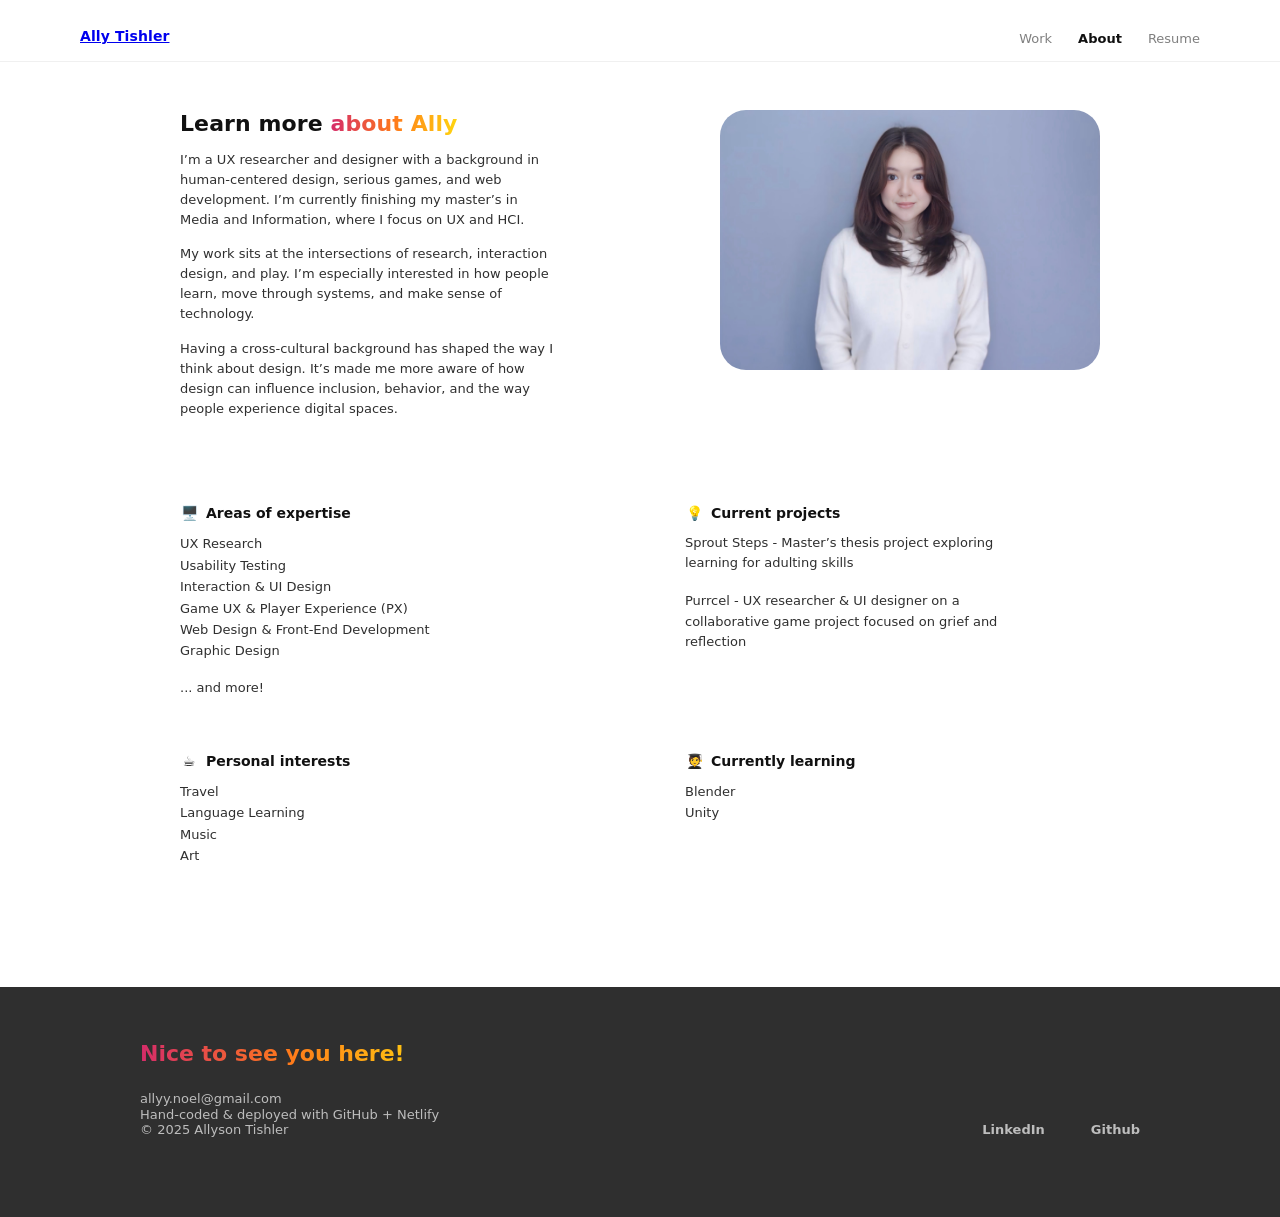
==== commit 6d10ecf8: "nav" ====
--- a/about.html
+++ b/about.html
@@ -11,7 +11,8 @@
     <!-- NAV -->
     <header class="site-header">
       <nav class="nav">
-        <div class="nav__brand">Ally Tishler</div>
+        <a href="index.html" class="nav__brand">Ally Tishler</a>
+
 
         <ul class="nav__links">
           <li><a class="nav__link" href="index.html#work">Work</a></li>
--- a/styles.css
+++ b/styles.css
@@ -1606,3 +1606,7 @@
 .footer__email:hover {
   text-decoration: underline;
 }
+
+.nav__brand:hover {
+  opacity: 0.8;
+}
